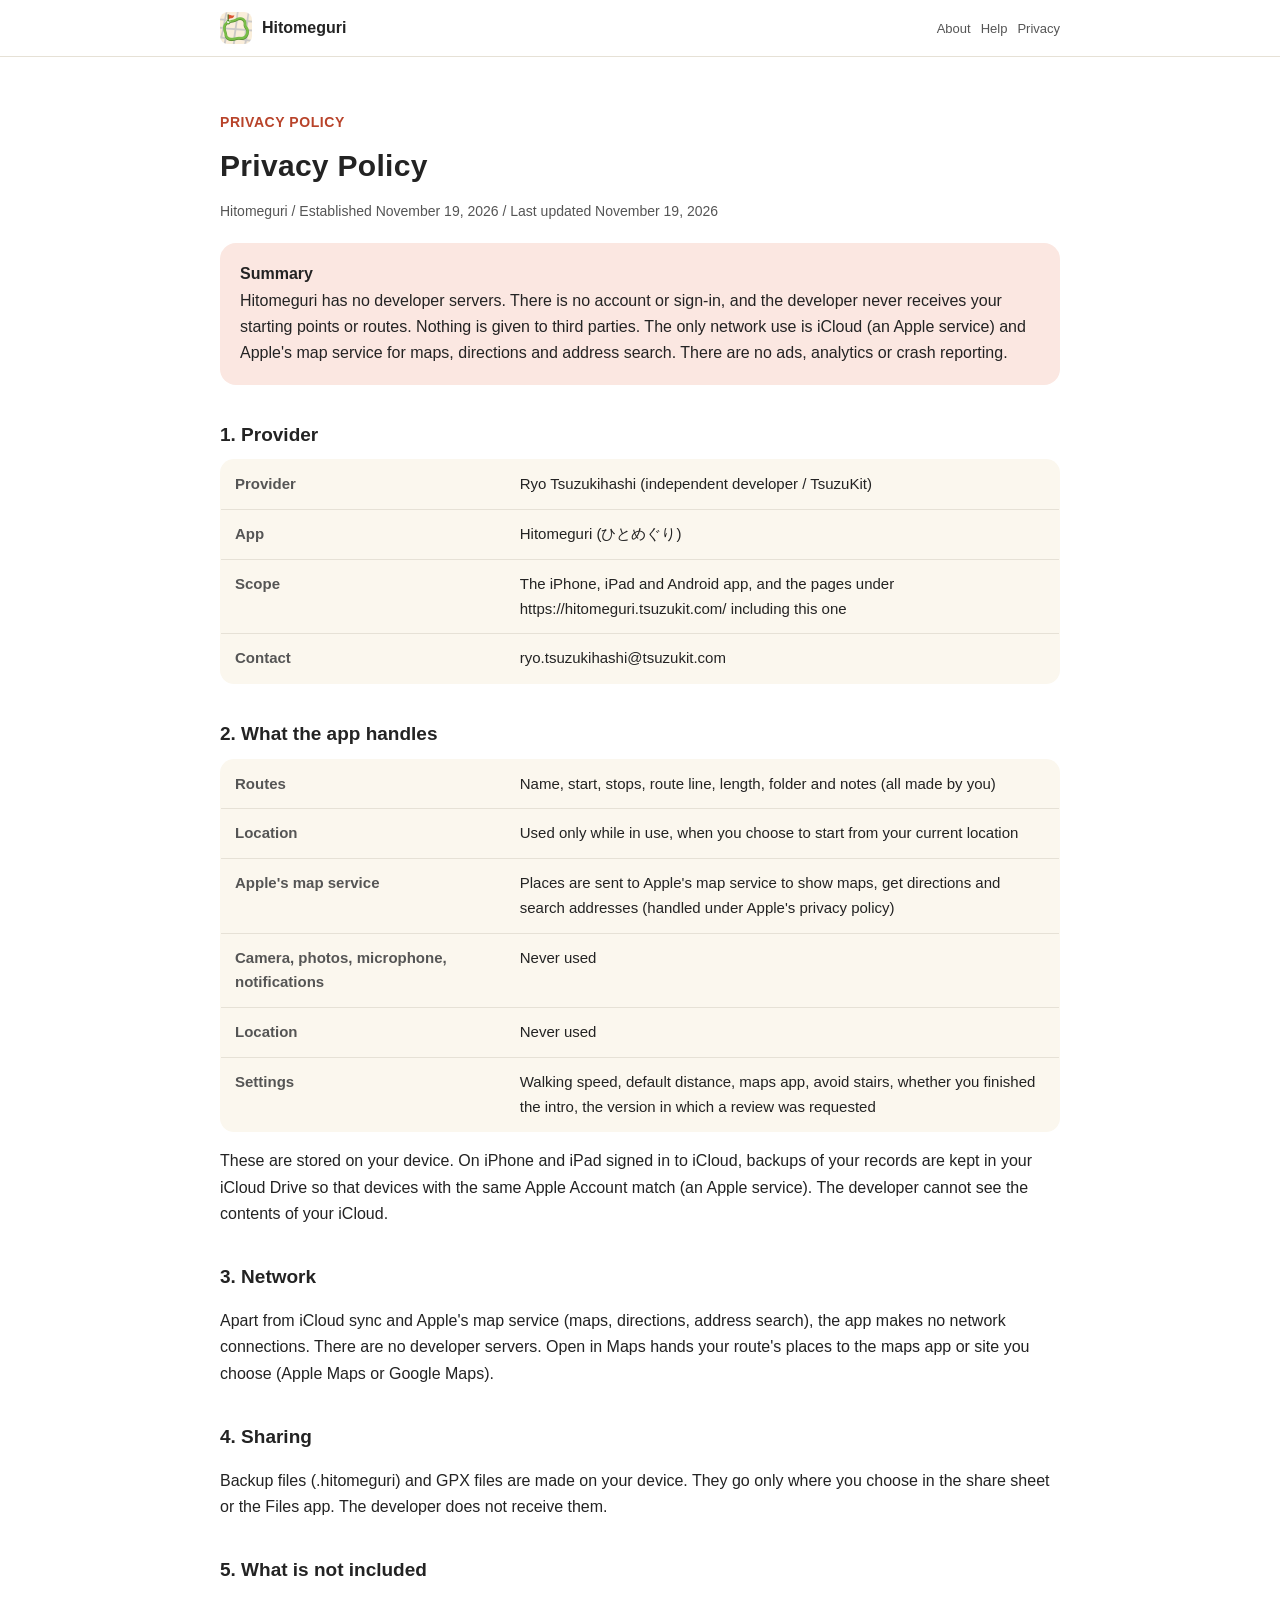
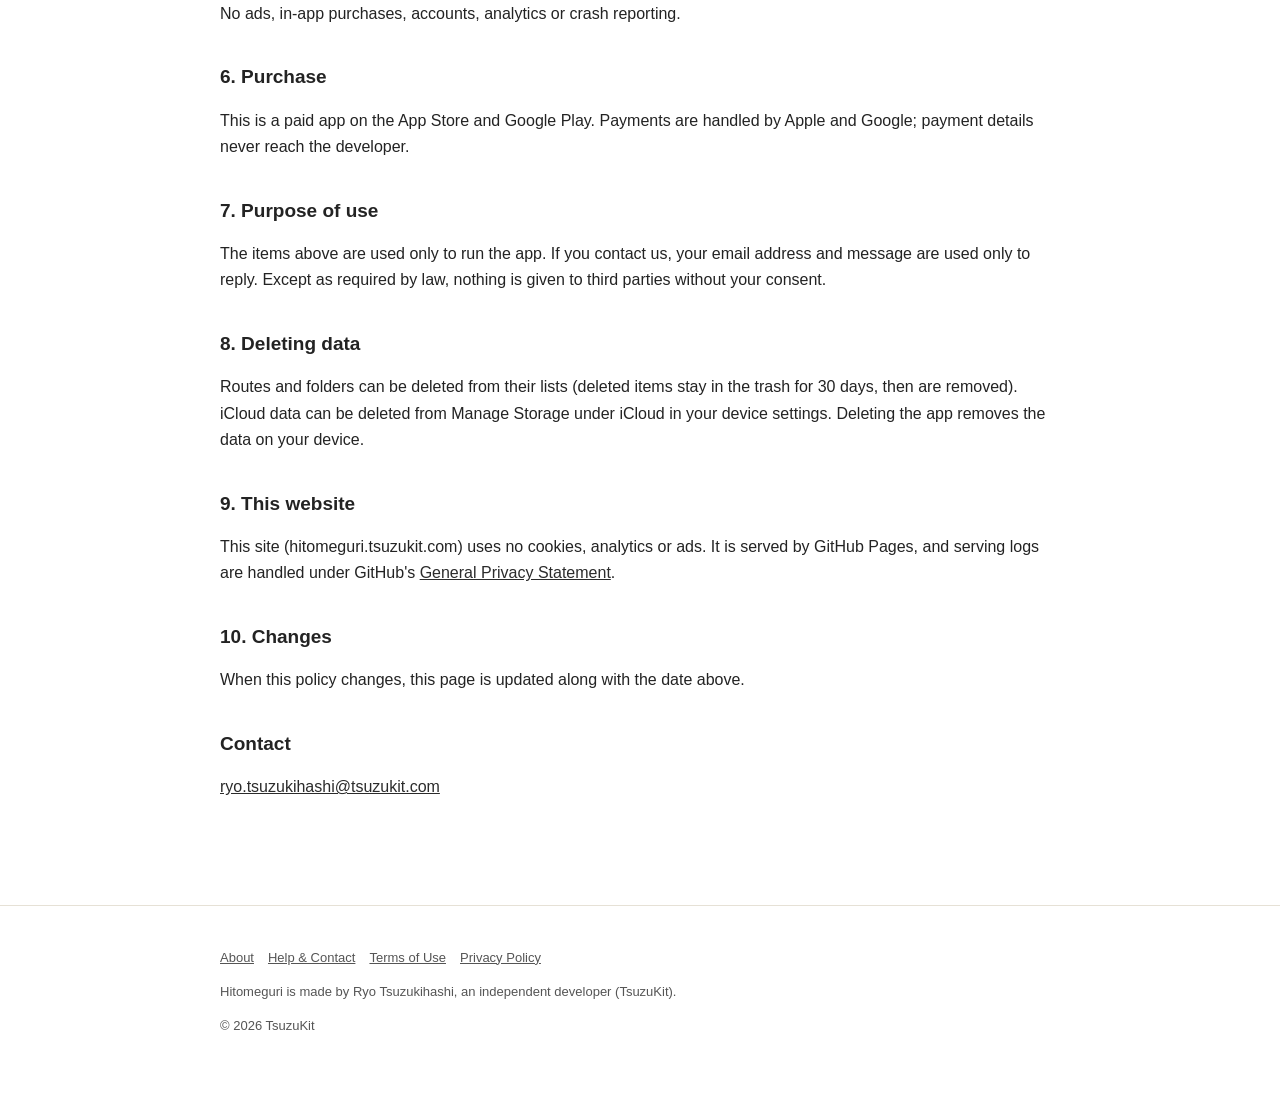
==== privacy.html @ 41986733 "Hitomeguri のサイトを出す" ====
<!DOCTYPE html>
<html lang="ja" data-title-ja="プライバシーポリシー - ひとめぐり" data-title-en="Privacy Policy - Hitomeguri">
<head>
<meta charset="UTF-8">
<meta name="viewport" content="width=device-width, initial-scale=1">
<script>(function(){var l=navigator.languages&&navigator.languages.length?navigator.languages:[navigator.language||"ja"],p="en";for(var i=0;i<l.length;i++){var c=String(l[i]).toLowerCase();if(c.indexOf("ja")===0){p="ja";break}if(c.indexOf("en")===0){p="en";break}}var d=document.documentElement;d.lang=p;var t=d.getAttribute("data-title-"+p);if(t){document.title=t}})();</script>
<title>プライバシーポリシー - ひとめぐり</title>
<meta name="description" content="ひとめぐりのプライバシーポリシー。開発者は個人情報を集めません。出発地とコースは開発者に届きません。 / Privacy Policy for Hitomeguri. The developer collects no personal information. Your starting points and routes never reach the developer.">
<meta property="og:title" content="プライバシーポリシー - ひとめぐり">
<meta property="og:description" content="ひとめぐりのプライバシーポリシー。開発者は個人情報を集めません。出発地とコースは開発者に届きません。">
<meta property="og:type" content="website">
<meta property="og:url" content="https://hitomeguri.tsuzukit.com/privacy.html">
<meta property="og:image" content="https://hitomeguri.tsuzukit.com/assets/og.jpg">
<link rel="icon" href="assets/icon.png">
<link rel="apple-touch-icon" href="assets/icon.png">
<link rel="stylesheet" href="style.css">
</head>
<body>
<div data-l="ja" lang="ja">
<header class="site"><div class="wrap">
<a class="brand" href="./"><img src="assets/icon.png" alt="" width="32" height="32">ひとめぐり</a>
<nav class="site"><a href="./">紹介</a><a href="support.html">使い方</a><a href="privacy.html">プライバシー</a></nav>
</div></header>
<main class="wrap">
<article class="doc">
<p class="eyebrow">PRIVACY POLICY</p>
<h1>プライバシーポリシー</h1>
<p class="meta">ひとめぐり／制定日 2026年11月19日／改定日 2026年11月19日</p>
<div class="summary"><strong>このポリシーの要旨</strong><br>ひとめぐりは、開発者のサーバーを持たないアプリです。アカウント登録やログインはなく、開発者があなたの出発地やコースを受け取ることはありません。第三者に渡すこともありません。通信は iCloud（Apple のサービス）と、地図・道順・住所の検索のための Apple の地図のサービスだけです。広告、分析ツール、クラッシュを報告する仕組みは入れていません。</div>
<h2>1. 提供者</h2>
<table>
<tr><th>提供者</th><td>續橋涼（個人開発者 / TsuzuKit）</td></tr>
<tr><th>アプリ名</th><td>ひとめぐり（英語名 Hitomeguri）</td></tr>
<tr><th>対象</th><td>iPhone・iPad・Android 向けアプリと、このページを含む https://hitomeguri.tsuzukit.com/ 配下のページ</td></tr>
<tr><th>連絡先</th><td>ryo.tsuzukihashi@tsuzukit.com</td></tr>
</table>
<h2>2. アプリが扱うもの</h2>
<table>
<tr><th>コース</th><td>名前・出発地・立ち寄り先・道順の線・長さ・フォルダ・メモ（どれもあなたが作ったもの）</td></tr>
<tr><th>位置</th><td>「今いる場所から作る」を選んだときだけ、使用中に使います</td></tr>
<tr><th>Apple の地図のサービス</th><td>地図を出す・道順を引く・住所を探すときに、その場所を Apple の地図のサービスに送ります（Apple のプライバシーポリシーに従って扱われます）</td></tr>
<tr><th>カメラ・写真・マイク・通知</th><td>使いません</td></tr>
<tr><th>位置</th><td>使いません</td></tr>
<tr><th>アプリの設定</th><td>歩く速さ・既定の距離・開くマップ・階段を避けるか・案内を終えたかどうか・レビューのお願いを出した版</td></tr>
</table>
<p>これらは端末の中に保存します。iCloud に入っている iPhone・iPad では、記録の控えをあなたの iCloud Drive に置き、同じ Apple アカウントの端末でそろえます（Apple のサービス）。開発者は、あなたの iCloud の中身を見ることはできません。</p>
<h2>3. 通信</h2>
<p>iCloud との同期と、Apple の地図のサービス（地図・道順・住所の検索）のほかに、通信はしません。開発者のサーバーはありません。［マップで開く］を押すと、選んだマップのアプリやサイト（Apple のマップか Google マップ）にコースの場所を渡します。</p>
<h2>4. 書き出し</h2>
<p>控えのファイル（.hitomeguri）と GPX は端末の中で作ります。送り先は、あなたが共有の画面やファイル App で選んだ場所です。開発者には届きません。</p>
<h2>5. 入れていないもの</h2>
<p>広告・アプリ内課金・アカウント登録・分析ツール・クラッシュの報告は入れていません。</p>
<h2>6. 購入</h2>
<p>本アプリは App Store と Google Play の有料アプリです。お支払いは Apple・Google が処理し、支払いの情報は開発者には届きません。</p>
<h2>7. 情報を使う目的</h2>
<p>上のものは、アプリを動かすためだけに使います。お問い合わせをいただいたときは、メールアドレスと内容をお返事のためだけに使います。法令にもとづく場合を除き、本人の同意なく第三者に渡すことはありません。</p>
<h2>8. 消したいとき</h2>
<p>コースとフォルダは、それぞれの一覧から消せます（消したものはゴミ箱に30日残り、そのあと消えます）。iCloud の記録は、端末の設定の iCloud の「ストレージを管理」から消せます。アプリを消すと、端末の中のデータは消えます。</p>
<h2>9. このウェブサイトについて</h2>
<p>このサイト（hitomeguri.tsuzukit.com）は、Cookie も、アクセスを計測する仕組みも、広告も使っていません。サイトは GitHub Pages で配信しており、配信の記録は GitHub の <a href="https://docs.github.com/ja/site-policy/privacy-policies/github-general-privacy-statement">プライバシーについての声明</a> に沿って扱われます。</p>
<h2>10. 改定</h2>
<p>このポリシーを変えるときは、このページを書きかえ、上の改定日を新しくします。</p>
<h2>お問い合わせ</h2>
<p><a href="mailto:ryo.tsuzukihashi@tsuzukit.com">ryo.tsuzukihashi@tsuzukit.com</a></p>
</article>
</main>
<footer class="site"><div class="wrap">
<p><a href="./">紹介</a><a href="support.html">使い方とお問い合わせ</a><a href="terms.html">利用規約</a><a href="privacy.html">プライバシーポリシー</a></p>
<p>ひとめぐりは、個人開発者の續橋涼（TsuzuKit）が作っているアプリです。</p>
<p>© 2026 TsuzuKit</p>
</div></footer>
</div>
<div data-l="en" lang="en">
<header class="site"><div class="wrap">
<a class="brand" href="./"><img src="assets/icon.png" alt="" width="32" height="32">Hitomeguri</a>
<nav class="site"><a href="./">About</a><a href="support.html">Help</a><a href="privacy.html">Privacy</a></nav>
</div></header>
<main class="wrap">
<article class="doc">
<p class="eyebrow">PRIVACY POLICY</p>
<h1>Privacy Policy</h1>
<p class="meta">Hitomeguri / Established November 19, 2026 / Last updated November 19, 2026</p>
<div class="summary"><strong>Summary</strong><br>Hitomeguri has no developer servers. There is no account or sign-in, and the developer never receives your starting points or routes. Nothing is given to third parties. The only network use is iCloud (an Apple service) and Apple's map service for maps, directions and address search. There are no ads, analytics or crash reporting.</div>
<h2>1. Provider</h2>
<table>
<tr><th>Provider</th><td>Ryo Tsuzukihashi (independent developer / TsuzuKit)</td></tr>
<tr><th>App</th><td>Hitomeguri (ひとめぐり)</td></tr>
<tr><th>Scope</th><td>The iPhone, iPad and Android app, and the pages under https://hitomeguri.tsuzukit.com/ including this one</td></tr>
<tr><th>Contact</th><td>ryo.tsuzukihashi@tsuzukit.com</td></tr>
</table>
<h2>2. What the app handles</h2>
<table>
<tr><th>Routes</th><td>Name, start, stops, route line, length, folder and notes (all made by you)</td></tr>
<tr><th>Location</th><td>Used only while in use, when you choose to start from your current location</td></tr>
<tr><th>Apple's map service</th><td>Places are sent to Apple's map service to show maps, get directions and search addresses (handled under Apple's privacy policy)</td></tr>
<tr><th>Camera, photos, microphone, notifications</th><td>Never used</td></tr>
<tr><th>Location</th><td>Never used</td></tr>
<tr><th>Settings</th><td>Walking speed, default distance, maps app, avoid stairs, whether you finished the intro, the version in which a review was requested</td></tr>
</table>
<p>These are stored on your device. On iPhone and iPad signed in to iCloud, backups of your records are kept in your iCloud Drive so that devices with the same Apple Account match (an Apple service). The developer cannot see the contents of your iCloud.</p>
<h2>3. Network</h2>
<p>Apart from iCloud sync and Apple's map service (maps, directions, address search), the app makes no network connections. There are no developer servers. Open in Maps hands your route's places to the maps app or site you choose (Apple Maps or Google Maps).</p>
<h2>4. Sharing</h2>
<p>Backup files (.hitomeguri) and GPX files are made on your device. They go only where you choose in the share sheet or the Files app. The developer does not receive them.</p>
<h2>5. What is not included</h2>
<p>No ads, in-app purchases, accounts, analytics or crash reporting.</p>
<h2>6. Purchase</h2>
<p>This is a paid app on the App Store and Google Play. Payments are handled by Apple and Google; payment details never reach the developer.</p>
<h2>7. Purpose of use</h2>
<p>The items above are used only to run the app. If you contact us, your email address and message are used only to reply. Except as required by law, nothing is given to third parties without your consent.</p>
<h2>8. Deleting data</h2>
<p>Routes and folders can be deleted from their lists (deleted items stay in the trash for 30 days, then are removed). iCloud data can be deleted from Manage Storage under iCloud in your device settings. Deleting the app removes the data on your device.</p>
<h2>9. This website</h2>
<p>This site (hitomeguri.tsuzukit.com) uses no cookies, analytics or ads. It is served by GitHub Pages, and serving logs are handled under GitHub's <a href="https://docs.github.com/en/site-policy/privacy-policies/github-general-privacy-statement">General Privacy Statement</a>.</p>
<h2>10. Changes</h2>
<p>When this policy changes, this page is updated along with the date above.</p>
<h2>Contact</h2>
<p><a href="mailto:ryo.tsuzukihashi@tsuzukit.com">ryo.tsuzukihashi@tsuzukit.com</a></p>
</article>
</main>
<footer class="site"><div class="wrap">
<p><a href="./">About</a><a href="support.html">Help & Contact</a><a href="terms.html">Terms of Use</a><a href="privacy.html">Privacy Policy</a></p>
<p>Hitomeguri is made by Ryo Tsuzukihashi, an independent developer (TsuzuKit).</p>
<p>© 2026 TsuzuKit</p>
</div></footer>
</div>
</body>
</html>
---- style.css ----
/* ひとめぐり — 白い地・墨の文字・朱の差し色（白の上で 4.5:1 以上） */
:root {
  --paper: #ffffff; --card: #fbf7ee; --ink: #232323; --sub: #555555; --line: #e6e1d6;
  --vermilion: #b8432a; --vermilion-soft: #fbe7e1; --navy: #2b2b2b; --correct: #3f7a33;
}
@media (prefers-color-scheme: dark) {
  :root { --paper: #121418; --card: #1b1e24; --ink: #eef0f4; --sub: #b4b9c4; --line: #2a2f38;
    --vermilion: #ffd45c; --vermilion-soft: #2a2618; --navy: #ffd45c; --correct: #9fd08c; }
}
* { box-sizing: border-box; }
html { -webkit-text-size-adjust: 100%; }
body { margin: 0; background: var(--paper); color: var(--ink); line-height: 1.8;
  font-family: -apple-system, BlinkMacSystemFont, "Hiragino Sans", "Hiragino Kaku Gothic ProN", "Noto Sans JP", sans-serif; }
a { color: var(--navy); }
.wrap { max-width: 880px; margin: 0 auto; padding: 0 20px; }
header.site { border-bottom: 1px solid var(--line); background: var(--paper); position: sticky; top: 0; z-index: 5; }
header.site .wrap { display: flex; align-items: center; gap: 16px; min-height: 56px; }
.brand { display: flex; align-items: center; gap: 10px; font-weight: 800; text-decoration: none; color: var(--ink); margin-right: auto; }
.brand img { width: 32px; height: 32px; border-radius: 8px; }
nav.site a { font-size: 14px; text-decoration: none; color: var(--sub); margin-left: 14px; white-space: nowrap; }
nav.site a:hover { color: var(--ink); }
.hero { padding: 56px 0 40px; display: grid; gap: 32px; align-items: center; }
@media (min-width: 760px) { .hero { grid-template-columns: 1.1fr 0.9fr; } }
.eyebrow { color: var(--vermilion); font-weight: 700; font-size: 14px; letter-spacing: 0.04em; }
h1 { font-size: clamp(30px, 6vw, 46px); line-height: 1.35; margin: 8px 0 16px; letter-spacing: 0.01em; }
h2 { font-size: 24px; margin: 56px 0 16px; line-height: 1.5; }
h3 { font-size: 17px; margin: 0 0 6px; }
.lead { font-size: 17px; color: var(--sub); }
.cta { display: inline-block; margin-top: 20px; background: var(--vermilion); color: #ffffff; font-weight: 700; text-decoration: none;
  padding: 14px 26px; border-radius: 16px; }
.note { font-size: 13px; color: var(--sub); }
.hero img { width: 100%; max-width: 320px; height: auto; justify-self: center; }
.grid { display: grid; gap: 14px; }
@media (min-width: 700px) { .grid.two { grid-template-columns: 1fr 1fr; } .grid.three { grid-template-columns: repeat(3, 1fr); } }
.card { background: var(--card); border: 1px solid var(--line); border-radius: 18px; padding: 20px; }
.card.em { background: var(--vermilion-soft); border-color: transparent; }
.steps { counter-reset: step; }
.steps .card { position: relative; padding-left: 62px; }
.steps .card::before { counter-increment: step; content: counter(step); position: absolute; left: 18px; top: 18px; width: 32px; height: 32px;
  border-radius: 50%; border: 2.5px solid var(--vermilion); color: var(--vermilion); font-weight: 800; display: grid; place-items: center; }
table { width: 100%; border-collapse: collapse; background: var(--card); border: 1px solid var(--line); border-radius: 14px; overflow: hidden; }
th, td { text-align: left; padding: 12px 14px; border-bottom: 1px solid var(--line); vertical-align: top; font-size: 15px; }
th { width: 34%; color: var(--sub); font-weight: 600; }
tr:last-child th, tr:last-child td { border-bottom: none; }
.doc { padding: 40px 0 24px; }
.doc h1 { font-size: 30px; }
.doc h2 { font-size: 19px; margin: 36px 0 10px; }
.doc .meta { color: var(--sub); font-size: 14px; }
.doc .summary { background: var(--vermilion-soft); border-radius: 16px; padding: 18px 20px; margin: 20px 0; }
details { background: var(--card); border: 1px solid var(--line); border-radius: 14px; padding: 14px 18px; }
details + details { margin-top: 10px; }
summary { font-weight: 700; cursor: pointer; }
footer.site { border-top: 1px solid var(--line); margin-top: 64px; padding: 28px 0 48px; color: var(--sub); font-size: 13px; }
footer.site a { color: var(--sub); margin-right: 14px; }
.qid { font-family: ui-monospace, SFMono-Regular, Menlo, monospace; background: var(--card); border: 1px solid var(--line);
  border-radius: 8px; padding: 2px 8px; }
/* 端末の言語に合うほうだけ見せる（build.py が両方を1ページに入れる） */
html[lang="ja"] [data-l="en"], html[lang="en"] [data-l="ja"] { display: none; }
[lang="en"] { line-height: 1.65; }
[lang="en"] h1 { line-height: 1.2; }
[lang="en"] nav.site a { font-size: 13px; margin-left: 10px; }
@media (max-width: 480px) { nav.site a { font-size: 12px; margin-left: 8px; } header.site .wrap { gap: 4px; } .brand { gap: 7px; font-size: 15px; } }
.brand { white-space: nowrap; flex-shrink: 0; }
/* 幅の狭い画面では、上の帯の「紹介」を出さない（左のアプリ名が同じ行き先） */
@media (max-width: 480px) { nav.site a:first-child { display: none; } }
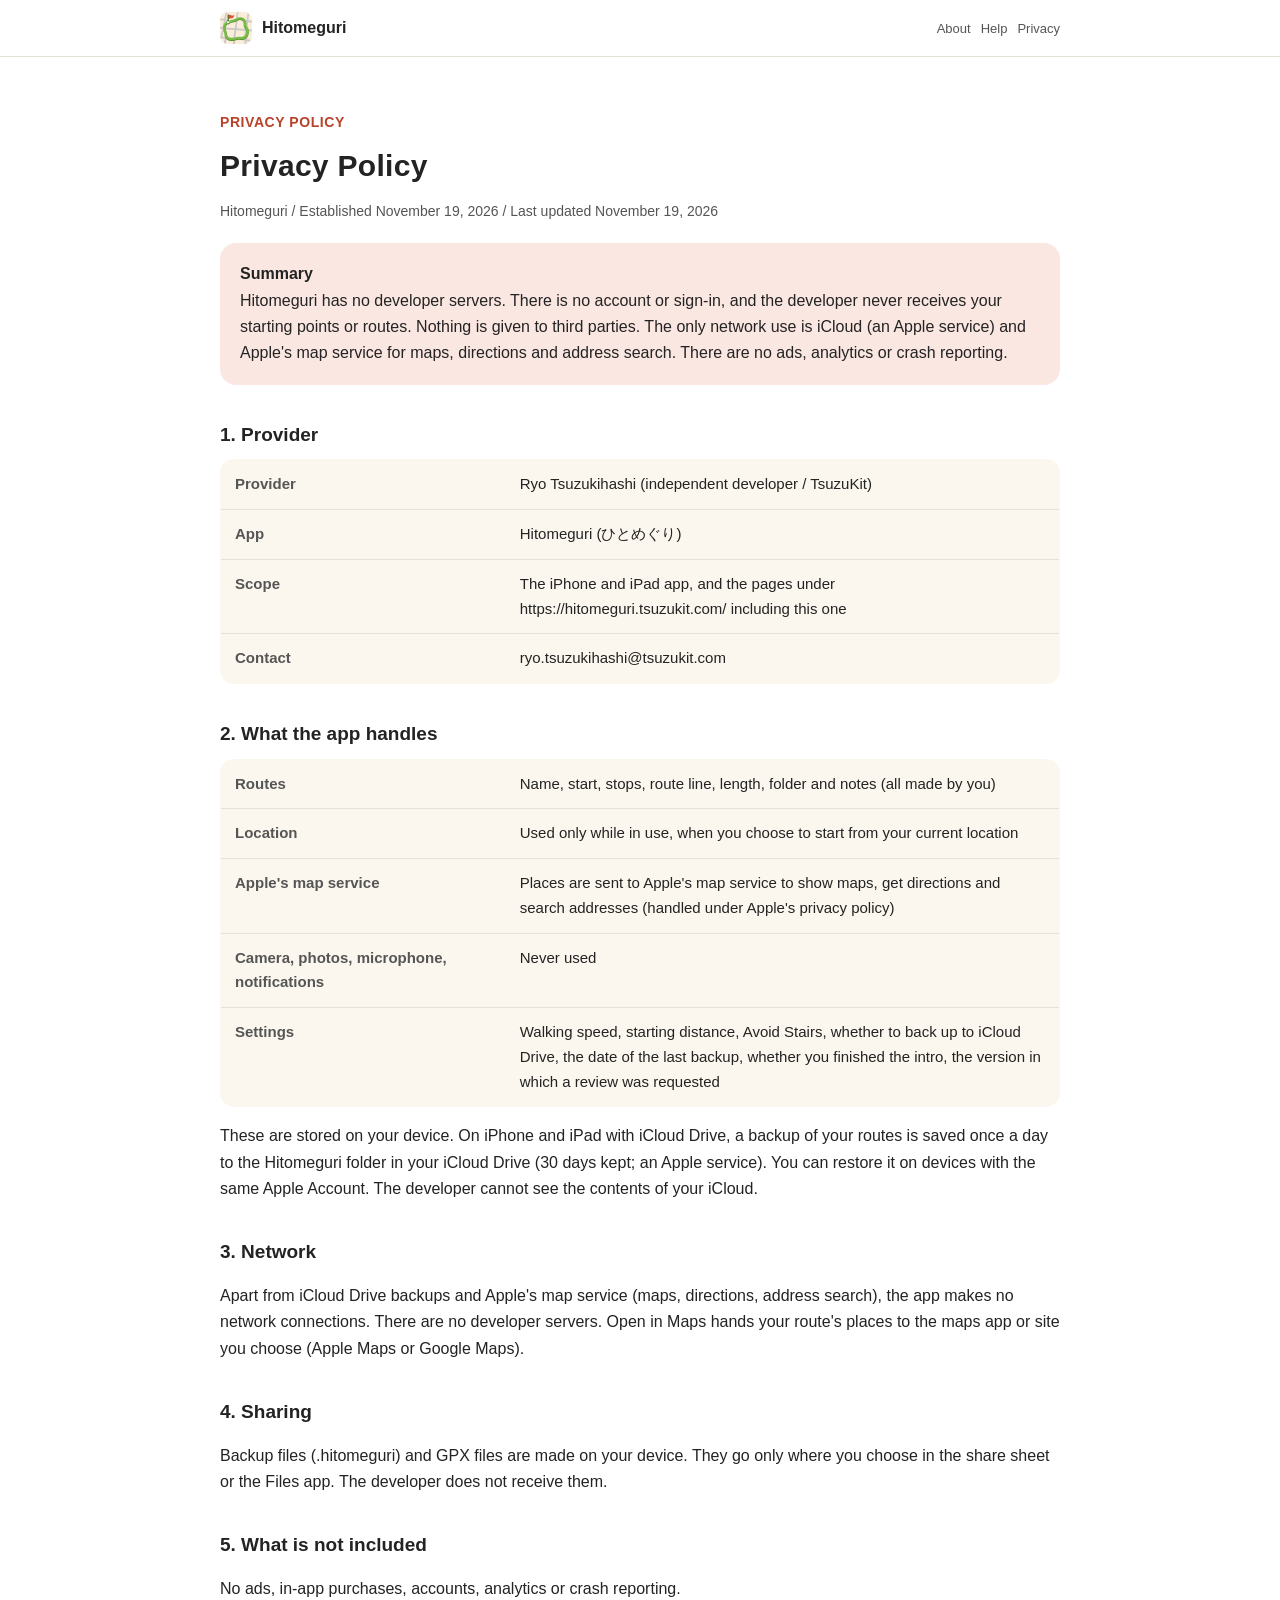
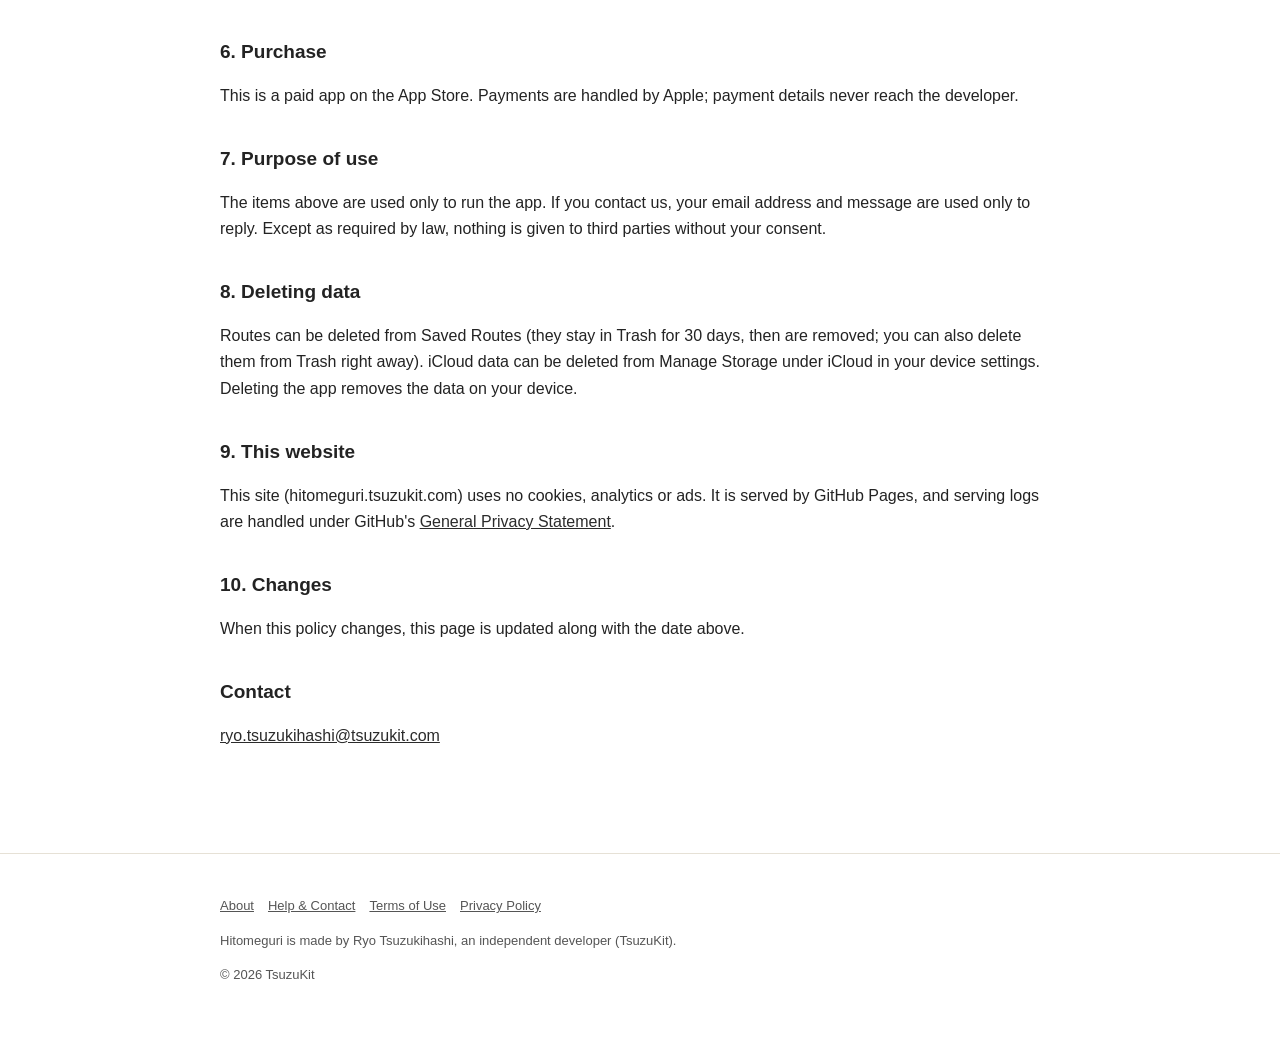
==== commit 3c8658b4: "使い方とプライバシーを本体に合わせる（マップは押すたびに選ぶ・毎日の控え・iOS だけ）" ====
--- a/privacy.html
+++ b/privacy.html
@@ -31,7 +31,7 @@
 <table>
 <tr><th>提供者</th><td>續橋涼（個人開発者 / TsuzuKit）</td></tr>
 <tr><th>アプリ名</th><td>ひとめぐり（英語名 Hitomeguri）</td></tr>
-<tr><th>対象</th><td>iPhone・iPad・Android 向けアプリと、このページを含む https://hitomeguri.tsuzukit.com/ 配下のページ</td></tr>
+<tr><th>対象</th><td>iPhone・iPad 向けアプリと、このページを含む https://hitomeguri.tsuzukit.com/ 配下のページ</td></tr>
 <tr><th>連絡先</th><td>ryo.tsuzukihashi@tsuzukit.com</td></tr>
 </table>
 <h2>2. アプリが扱うもの</h2>
@@ -40,22 +40,21 @@
 <tr><th>位置</th><td>「今いる場所から作る」を選んだときだけ、使用中に使います</td></tr>
 <tr><th>Apple の地図のサービス</th><td>地図を出す・道順を引く・住所を探すときに、その場所を Apple の地図のサービスに送ります（Apple のプライバシーポリシーに従って扱われます）</td></tr>
 <tr><th>カメラ・写真・マイク・通知</th><td>使いません</td></tr>
-<tr><th>位置</th><td>使いません</td></tr>
-<tr><th>アプリの設定</th><td>歩く速さ・既定の距離・開くマップ・階段を避けるか・案内を終えたかどうか・レビューのお願いを出した版</td></tr>
+<tr><th>アプリの設定</th><td>歩く速さ・距離の初め・階段を避けるか・iCloud Drive に控えるか・最後に控えた日・案内を終えたかどうか・レビューのお願いを出した版</td></tr>
 </table>
-<p>これらは端末の中に保存します。iCloud に入っている iPhone・iPad では、記録の控えをあなたの iCloud Drive に置き、同じ Apple アカウントの端末でそろえます（Apple のサービス）。開発者は、あなたの iCloud の中身を見ることはできません。</p>
+<p>これらは端末の中に保存します。iCloud Drive が使える iPhone・iPad では、コースの控えを毎日1回あなたの iCloud Drive の「Hitomeguri」のフォルダに置きます（30 日分。Apple のサービス）。同じ Apple アカウントの端末から戻せます。開発者は、あなたの iCloud の中身を見ることはできません。</p>
 <h2>3. 通信</h2>
-<p>iCloud との同期と、Apple の地図のサービス（地図・道順・住所の検索）のほかに、通信はしません。開発者のサーバーはありません。［マップで開く］を押すと、選んだマップのアプリやサイト（Apple のマップか Google マップ）にコースの場所を渡します。</p>
+<p>iCloud Drive への控えと、Apple の地図のサービス（地図・道順・住所の検索）のほかに、通信はしません。開発者のサーバーはありません。［マップで開く］を押すと、選んだマップのアプリやサイト（Apple のマップか Google マップ）にコースの場所を渡します。</p>
 <h2>4. 書き出し</h2>
 <p>控えのファイル（.hitomeguri）と GPX は端末の中で作ります。送り先は、あなたが共有の画面やファイル App で選んだ場所です。開発者には届きません。</p>
 <h2>5. 入れていないもの</h2>
 <p>広告・アプリ内課金・アカウント登録・分析ツール・クラッシュの報告は入れていません。</p>
 <h2>6. 購入</h2>
-<p>本アプリは App Store と Google Play の有料アプリです。お支払いは Apple・Google が処理し、支払いの情報は開発者には届きません。</p>
+<p>本アプリは App Store の有料アプリです。お支払いは Apple が処理し、支払いの情報は開発者には届きません。</p>
 <h2>7. 情報を使う目的</h2>
 <p>上のものは、アプリを動かすためだけに使います。お問い合わせをいただいたときは、メールアドレスと内容をお返事のためだけに使います。法令にもとづく場合を除き、本人の同意なく第三者に渡すことはありません。</p>
 <h2>8. 消したいとき</h2>
-<p>コースとフォルダは、それぞれの一覧から消せます（消したものはゴミ箱に30日残り、そのあと消えます）。iCloud の記録は、端末の設定の iCloud の「ストレージを管理」から消せます。アプリを消すと、端末の中のデータは消えます。</p>
+<p>コースは保存したコースの一覧から消せます（ゴミ箱に 30 日残り、そのあと消えます。ゴミ箱からすぐに消すこともできます）。iCloud の記録は、端末の設定の iCloud の「ストレージを管理」から消せます。アプリを消すと、端末の中のデータは消えます。</p>
 <h2>9. このウェブサイトについて</h2>
 <p>このサイト（hitomeguri.tsuzukit.com）は、Cookie も、アクセスを計測する仕組みも、広告も使っていません。サイトは GitHub Pages で配信しており、配信の記録は GitHub の <a href="https://docs.github.com/ja/site-policy/privacy-policies/github-general-privacy-statement">プライバシーについての声明</a> に沿って扱われます。</p>
 <h2>10. 改定</h2>
@@ -85,7 +84,7 @@
 <table>
 <tr><th>Provider</th><td>Ryo Tsuzukihashi (independent developer / TsuzuKit)</td></tr>
 <tr><th>App</th><td>Hitomeguri (ひとめぐり)</td></tr>
-<tr><th>Scope</th><td>The iPhone, iPad and Android app, and the pages under https://hitomeguri.tsuzukit.com/ including this one</td></tr>
+<tr><th>Scope</th><td>The iPhone and iPad app, and the pages under https://hitomeguri.tsuzukit.com/ including this one</td></tr>
 <tr><th>Contact</th><td>ryo.tsuzukihashi@tsuzukit.com</td></tr>
 </table>
 <h2>2. What the app handles</h2>
@@ -94,22 +93,21 @@
 <tr><th>Location</th><td>Used only while in use, when you choose to start from your current location</td></tr>
 <tr><th>Apple's map service</th><td>Places are sent to Apple's map service to show maps, get directions and search addresses (handled under Apple's privacy policy)</td></tr>
 <tr><th>Camera, photos, microphone, notifications</th><td>Never used</td></tr>
-<tr><th>Location</th><td>Never used</td></tr>
-<tr><th>Settings</th><td>Walking speed, default distance, maps app, avoid stairs, whether you finished the intro, the version in which a review was requested</td></tr>
+<tr><th>Settings</th><td>Walking speed, starting distance, Avoid Stairs, whether to back up to iCloud Drive, the date of the last backup, whether you finished the intro, the version in which a review was requested</td></tr>
 </table>
-<p>These are stored on your device. On iPhone and iPad signed in to iCloud, backups of your records are kept in your iCloud Drive so that devices with the same Apple Account match (an Apple service). The developer cannot see the contents of your iCloud.</p>
+<p>These are stored on your device. On iPhone and iPad with iCloud Drive, a backup of your routes is saved once a day to the Hitomeguri folder in your iCloud Drive (30 days kept; an Apple service). You can restore it on devices with the same Apple Account. The developer cannot see the contents of your iCloud.</p>
 <h2>3. Network</h2>
-<p>Apart from iCloud sync and Apple's map service (maps, directions, address search), the app makes no network connections. There are no developer servers. Open in Maps hands your route's places to the maps app or site you choose (Apple Maps or Google Maps).</p>
+<p>Apart from iCloud Drive backups and Apple's map service (maps, directions, address search), the app makes no network connections. There are no developer servers. Open in Maps hands your route's places to the maps app or site you choose (Apple Maps or Google Maps).</p>
 <h2>4. Sharing</h2>
 <p>Backup files (.hitomeguri) and GPX files are made on your device. They go only where you choose in the share sheet or the Files app. The developer does not receive them.</p>
 <h2>5. What is not included</h2>
 <p>No ads, in-app purchases, accounts, analytics or crash reporting.</p>
 <h2>6. Purchase</h2>
-<p>This is a paid app on the App Store and Google Play. Payments are handled by Apple and Google; payment details never reach the developer.</p>
+<p>This is a paid app on the App Store. Payments are handled by Apple; payment details never reach the developer.</p>
 <h2>7. Purpose of use</h2>
 <p>The items above are used only to run the app. If you contact us, your email address and message are used only to reply. Except as required by law, nothing is given to third parties without your consent.</p>
 <h2>8. Deleting data</h2>
-<p>Routes and folders can be deleted from their lists (deleted items stay in the trash for 30 days, then are removed). iCloud data can be deleted from Manage Storage under iCloud in your device settings. Deleting the app removes the data on your device.</p>
+<p>Routes can be deleted from Saved Routes (they stay in Trash for 30 days, then are removed; you can also delete them from Trash right away). iCloud data can be deleted from Manage Storage under iCloud in your device settings. Deleting the app removes the data on your device.</p>
 <h2>9. This website</h2>
 <p>This site (hitomeguri.tsuzukit.com) uses no cookies, analytics or ads. It is served by GitHub Pages, and serving logs are handled under GitHub's <a href="https://docs.github.com/en/site-policy/privacy-policies/github-general-privacy-statement">General Privacy Statement</a>.</p>
 <h2>10. Changes</h2>
